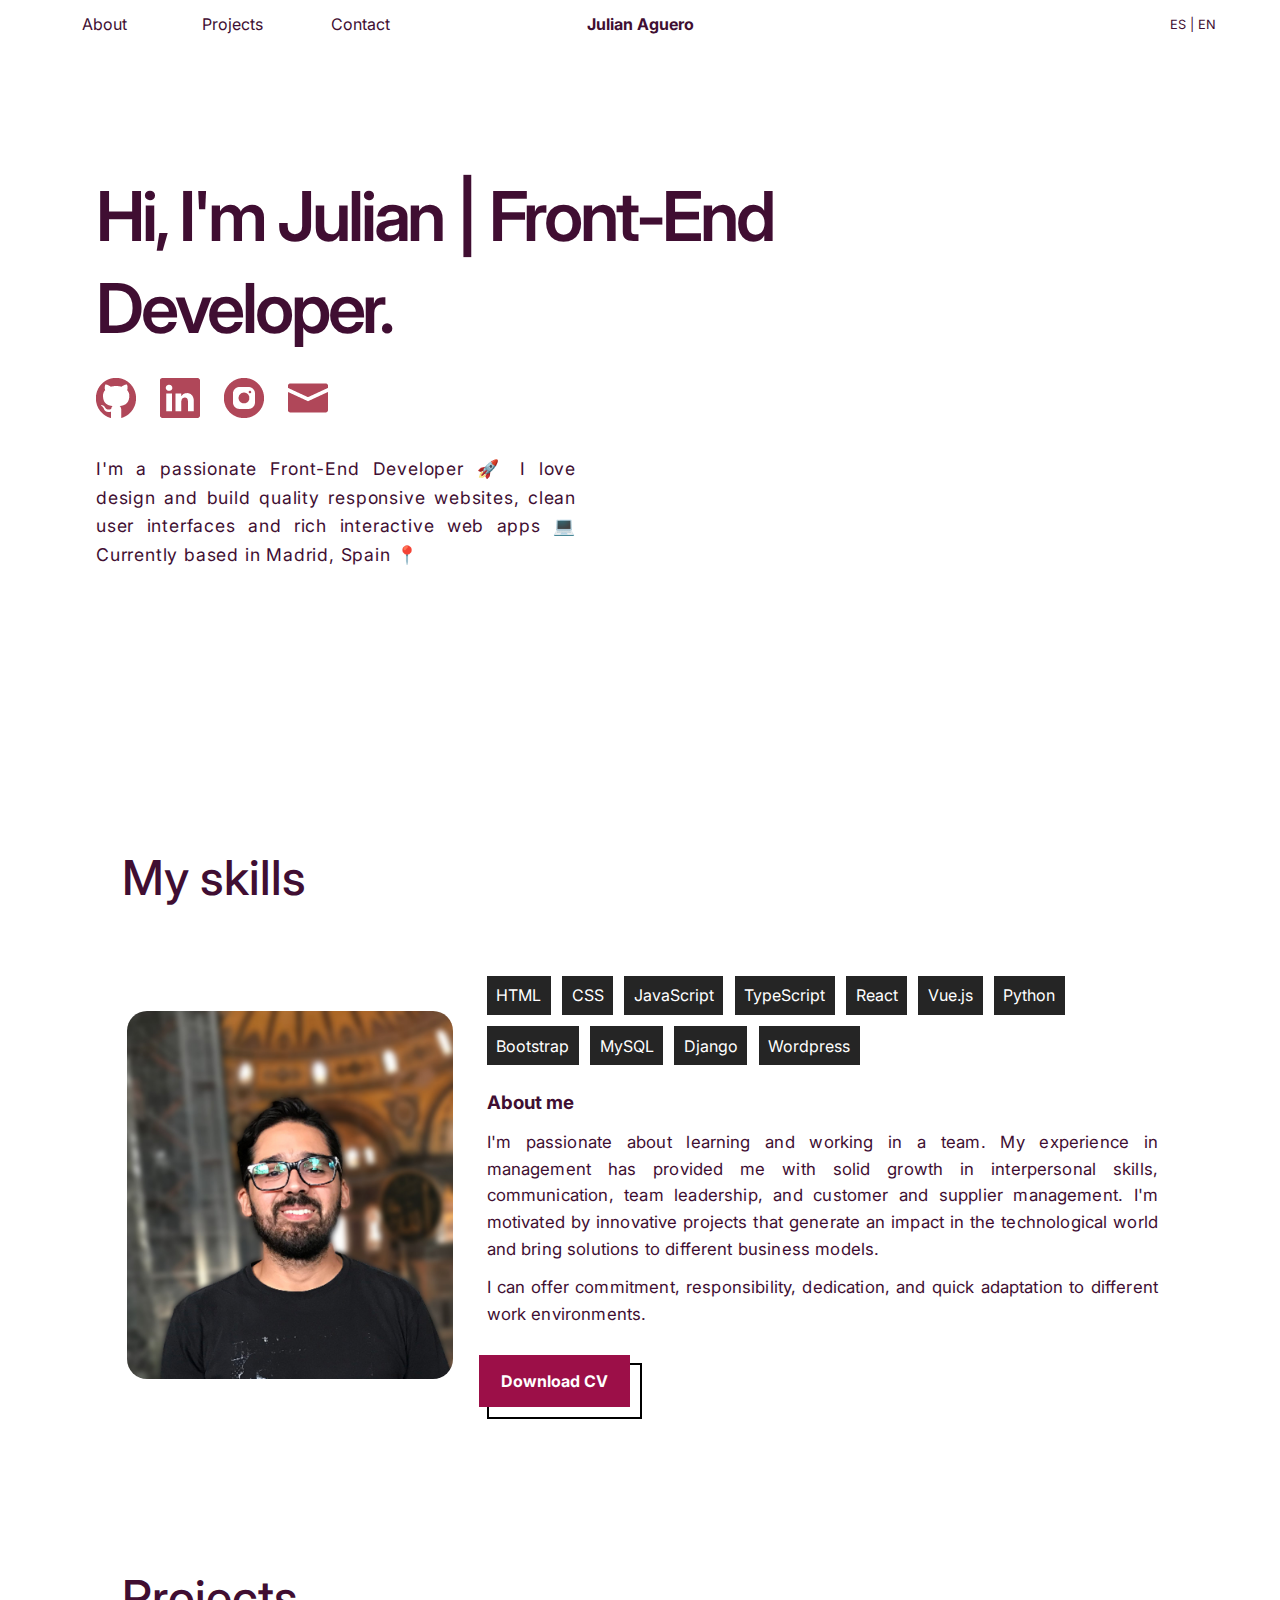
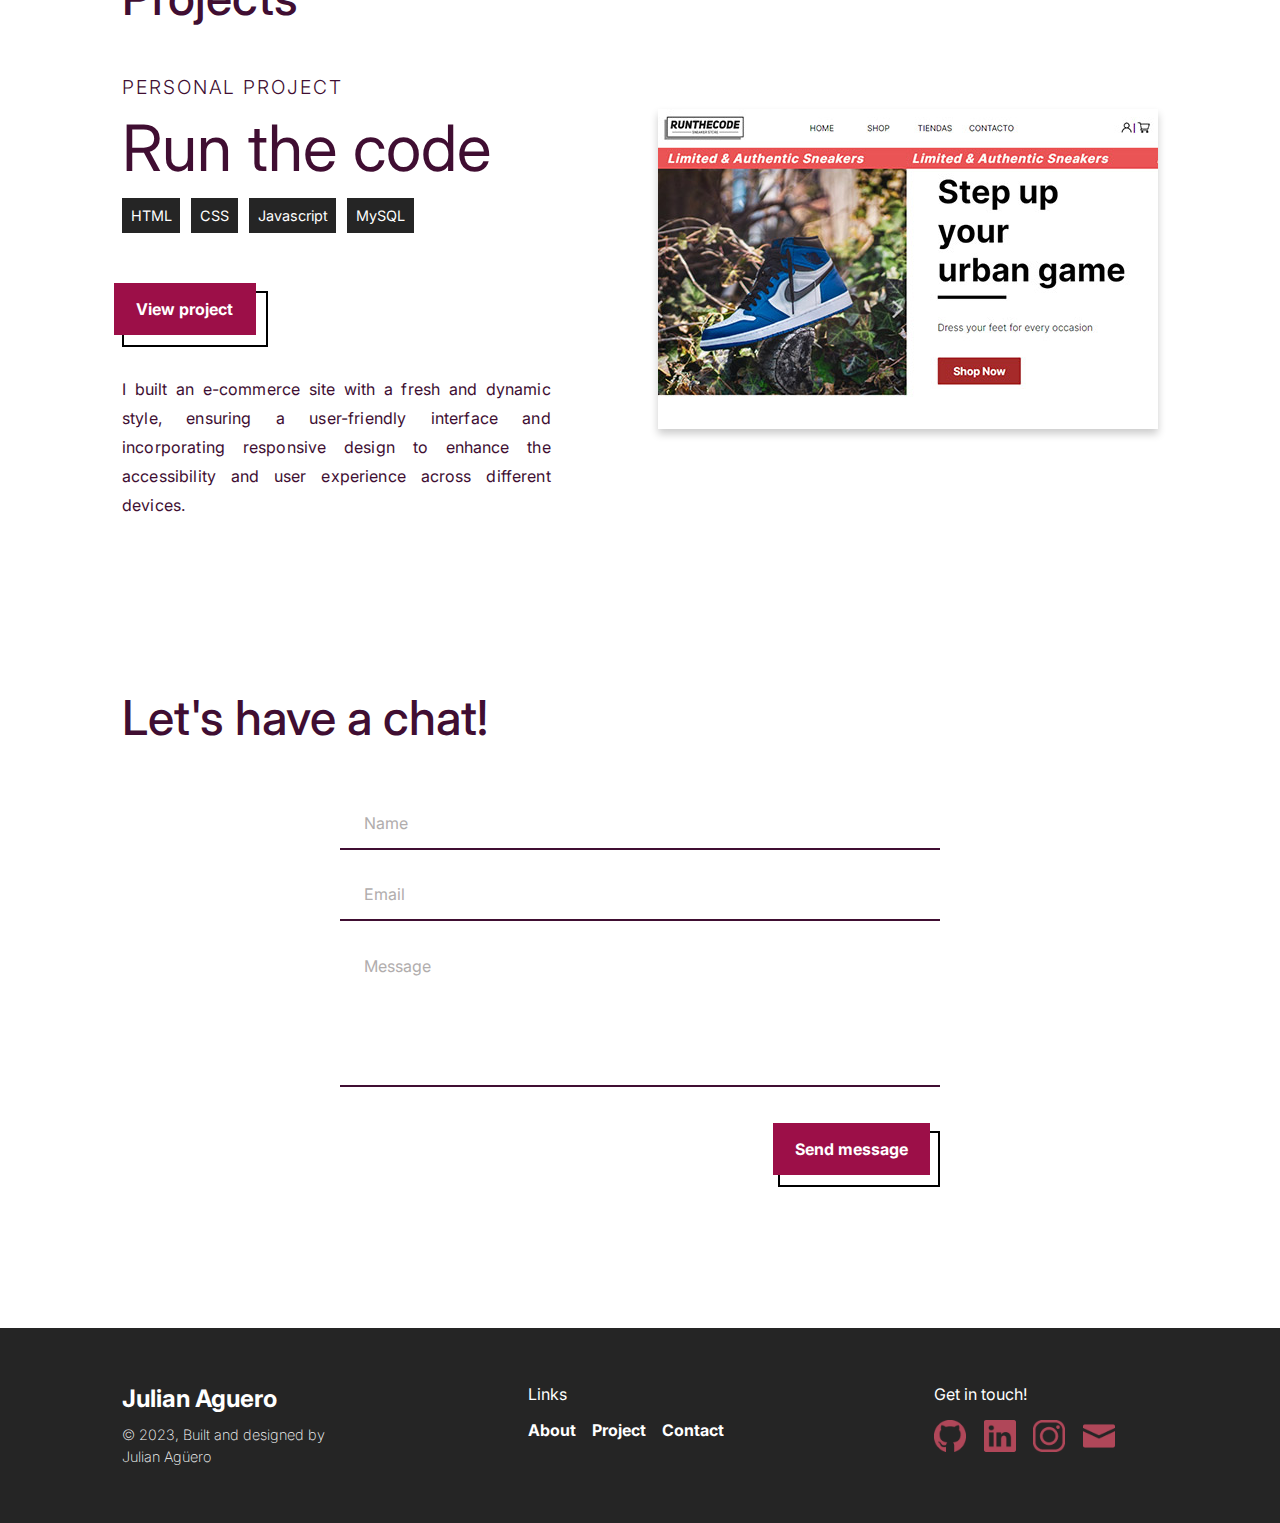
==== index-v.html @ 81d663fb "color palette change, small fixes" ====
<!DOCTYPE html>
<html lang="en">
<head>
    <meta charset="UTF-8">
    <meta http-equiv="X-UA-Compatible" content="IE=edge">
    <meta name="viewport" content="width=device-width, initial-scale=1.0">
    <link rel="preconnect" href="https://fonts.gstatic.com" crossorigin>
    <link href="https://fonts.googleapis.com/css2?family=Inter:wght@100;300;400;700;800;900&display=swap" rel="stylesheet">
    <link rel="stylesheet" href="css/style-1.css">
    <link rel="stylesheet" href="https://cdnjs.cloudflare.com/ajax/libs/font-awesome/6.4.0/css/all.min.css" integrity="sha512-iecdLmaskl7CVkqkXNQ/ZH/XLlvWZOJyj7Yy7tcenmpD1ypASozpmT/E0iPtmFIB46ZmdtAc9eNBvH0H/ZpiBw==" crossorigin="anonymous" referrerpolicy="no-referrer" />
    <title>Julian Aguero | Web Developer</title>
</head>
<body>
    <div class="website--container">
        <header class="header--container">
            <div class="logo--container"><h1><a href="#">Julian Aguero</a></h1></div>
            <div class="nav-lang--container">
                <div class="nav--container">
                    <ul class="nav--list">
                        <li class="nav--item"><a href="#about" class="link nav--link">About</a></li>
                        <li class="nav--item"><a href="#projects" class="link nav--link">Projects</a></li>
                        <li class="nav--item"><a href="#contact" class="link nav--link">Contact</a></li>
                    </ul>

                </div>
                <div class="lang-switcher--container" data-hover="Not ready yet &#128546;">
                    <span class="lang-switcher--btn-es lang-switcher--btn-es_active">ES</span>
                    <span class="lang-switcher--bar">|</span>
                    <span class="lang-switcher--btn-en lang-switcher--btn-en_active">EN</span>
                </div>
            </div>
            <div class="hamburger--container">
                <button class="hamburger--menu">
                    <span class="hamburger--bar"></span>
                </button>
                <nav class="mobile--nav">
                    <ul class="mobile--nav--list">
                        <li class="mobile--nav--item"><a href="#" class="mobile--nav--link">Home</a></li>
                        <li class="mobile--nav--item"><a href="#about" class="mobile--nav--link">About</a></li>
                        <li class="mobile--nav--item"><a href="#projects" class="mobile--nav--link">Projects</a></li>
                        <li class="mobile--nav--item"><a href="#contact" class="mobile--nav--link">Contact</a></li>
                    </ul>            
                </nav>
            </div>
        </header>
        <main class="main--container">
            <section class="main--section">
                <div class="main--section--container">
                    <h2 class="intro-text">Hi, I'm Julian | <span class="intro-text-2">Front-End</span> <span class="intro-text-3">Developer.</span></h2>
                    <ul class="social--list">
                        <li class="social--item"><a href="https://github.com/Julianaguero" class="link social--link" target="_blank"><img src="img/github.png" alt="Github" class="img social--img"></a></li>
                        <li class="social--item"><a href="https://www.linkedin.com/in/julianaguero/" class="link social--link" target="_blank"><img src="img/linkedin.png" alt="Linkedin" class="img social--img"></a></li>
                        <li class="social--item"><a href="https://www.instagram.com/j10928/" class="link social--link" target="_blank"><img src="img/instagram2.png" alt="Instagram" class="img social--img"></a></li>
                        <li class="social--item"><a href="#contact" class="link social--link"><img src="img/mail.png" alt="Contact me" class="img social--img"></a></li>
                    </ul>
                    <p class="intro-p">I'm a passionate Front-End Developer 🚀 I love design and build quality responsive websites, clean user interfaces and rich interactive web apps 💻 Currently based in Madrid, Spain 📍 </p>
                </div>
            </section>
            <section class="all-section about--section" id="about">
                <div class="about--container">
                    <h2 class="section--title about-title">My skills</h2>
                    <div class="bio--container">
                        <div class="bio--img--container">
                            <img src="img/img_pers_back.jpg" alt="Julian Aguero" class="img bio--img">
                        </div>
                        <div class="skills--container">
                            <ul class="skills--list">
                                <li class="skills--item">HTML</li>
                                <li class="skills--item">CSS</li>
                                <li class="skills--item">JavaScript</li>
                                <li class="skills--item">TypeScript</li>
                                <li class="skills--item">React</li>
                                <li class="skills--item">Vue.js</li>
                                <li class="skills--item">Python</li>
                                <li class="skills--item">Bootstrap</li>
                                <li class="skills--item">MySQL</li>
                                <li class="skills--item">Django</li>
                                <li class="skills--item">Wordpress</li>
                            </ul>
                        </div>
                        <div class="about-text--container">
                            <h3 class="hl-text">About me</h3>
                            <p class="about--p">I'm passionate about learning and working in a team. My experience in management has provided me with solid growth in interpersonal skills, communication, team leadership, and customer and supplier management. I'm motivated by innovative projects that generate an impact in the technological world and bring solutions to different business models.</p>
                            <p class="about--p">I can offer commitment, responsibility, dedication, and quick adaptation to different work environments.</p>
                        </div>
                        <div class="cv--container">
                            <a href="files/CV_Julian_Aguero_Front-end_dev.pdf" target="_blank" class="link btn cv--link">Download CV</a>        
                            <a href="files/CV_Julian_Aguero_Front-end_dev.pdf" target="_blank" class="btn-b">Download CV</a>
                        </div>
                    </div>
                </div>
            </section>
            <section class="all-section projects--section" id="projects">
                <div class="project--container">
                    <h2 class="section--title project-title">Projects</h2>
                    <div class="individual--project--container">
                            <h4 class="tech--description">PERSONAL PROJECT</h4>
                            <h2 class="project--title">Run the code</h2>
                            <ul class="skills--list project--list">
                                <li class="skills--item project--skills--item">HTML</li>
                                <li class="skills--item project--skills--item">CSS</li>
                                <li class="skills--item project--skills--item">Javascript</li>
                                <li class="skills--item project--skills--item">MySQL</li>
                            </ul>
                            <div class="project--link--container">
                                <a href="project-1.html" class="link btn project--link link-a">View project</a>
                                <a href="project-1.html" class="link btn-b project--link link-b">View project</a>
                            </div>
                            <p class="project--info">I built  an e-commerce site with a fresh and dynamic style, ensuring a user-friendly interface and incorporating responsive design to enhance the accessibility and user experience across different devices.</p>
                            <div class="img--project--container">
                                <img src="img/img_project_sneakers.jpg" alt="Sneaker Store Project" class="img project--img"></img>
                            </div>
                    </div>
                </div>
            </section>
            <section class="all-section contact--section" id="contact">
                <h2 class="section--title contact--title">Let's have a chat!</h2>
                <form class="contact--form" netlify>
                    <div class="input--wrap">
                        <input type="text" name="name" autocomplete="off" id="name" class="contact--input name--form" required>
                        <label for="name">Name</label>
                        <i class="icon fa-solid fa-address-card"></i>
                    </div>
                    <div class="input--wrap">
                        <input type="email" name="email" autocomplete="off" id="email" class="contact--input email--form" required>
                        <label for="email">Email</label>
                        <i class="icon fa-solid fa-envelope"></i>
                    </div>
                    <div class="input--wrap">
                        <textarea type="message" name="message" autocomplete="off" id="message"  class="contact--input message--form" required></textarea>
                        <label for="message">Message</label>
                        <i class="icon fa-solid fa-inbox"></i>
                    </div>
                    <div class="contact--button">
                        <input type="submit" value="Send message" Class="btn send--button">
                        <a href="" class="btn-b">Send message</a>
                    </div>
                </form>
            </section>
        </main>
        <footer class="footer--container">
            <div class="footer--section">
                <div class="footer--box info--footer--container">
                    <h2 class="footer--logo"><a href="#">Julian Aguero</a></h2>
                    <p class="copyright">© 2023, Built and designed by Julian Agüero</p>
                </div>
                <div class="footer--box footer--links--container">
                    <p   class="footer--box--title box--title-a">Links</p>
                    <div class="footer--nav--container">
                        <ul class="footer--list">
                            <li class="footer--links--item"><a href="index.html#about" class="link footer--links">About</a></li>
                            <li class="footer--links--item"><a href="index.html#projects" class="link footer--links">Project</a></li>
                            <li class="footer--links--item"><a href="index.html#contact" class="link footer--links">Contact</a></li>
                        </ul>
                    </div>
                </div>
                <div class="footer--box footer--social--container">
                    <p class="footer--box--title">Get in touch!</p>
                    <ul class="footer--social--list">
                        <li class="footer--social--item"><a href="https://github.com/Julianaguero" class="link footer--social--link" target="_blank"><img src="img/github.png" alt="Github" class="img footer--social--img"></a></li>
                        <li class="footer--social--item"><a href="https://www.linkedin.com/in/julianaguero/" class="link footer--social--link" target="_blank"><img src="img/linkedin.png" alt="Linkedin" class="img footer--social--img"></a></li>
                        <li class="footer--social--item"><a href="https://www.instagram.com/j10928/" class="link footer--social--link" target="_blank"><img src="img/instagram.png" alt="Instagram" class="img footer--social--img"></a></li>
                        <li class="footer--social--item"><a href="mailto:julianaguero@gmail.com" class="link footer--social--link"><img src="img/mail.png" alt="Contact me" class="img footer--social--img"></a></li>
                    </ul>
                </div>
            </div>
        </footer>
    </div>
<script src="/js/app.js"></script>
<script src="/js/scroll.js"></script>
</body>
</html>
---- css/style-1.css ----
:root {
    --main-font-color: #22232a;
    --main-font-color-light: #b1adad;
    --main-font-link: #46413b;
    --main-background-color: #fff;
    /* --main-background-color: #e8e6de; */ /* OPCION ANTES DE RECO */
    /* --main-background-color: #F1EFDC; */ /* COLOR ORIGINAL */
    --form-color: rgba(237, 232, 176, 0.3);
    --form-color-hover: rgb(216, 215, 197);
    --form-input: #979090;
    --alt-font-color: #400E32;
    --alt-background-color: #252525;
    --alt-white-color: #fff;
    --icons-color: #9C0F48;
    --icons-color-hover: rgb(131, 27, 69);
    --text-underline: #ca5885;
}

*{
    margin: 0;
    padding: 0;
    box-sizing: border-box;
    font-family: 'Inter', sans-serif;
    list-style: none;
    text-decoration: none;
}

html {
    scroll-behavior: smooth;
}

a {
    color: var(--main-background-color);
}

body {
    position: relative; 
}

/* HEADER SECTION */

.header--container {
    background-color: var(--main-background-color);
    height: 100%;
    color: var(--alt-font-color);
    position: sticky;
    top: 0;
    z-index: 1000;
}

.hamburger--container {
    display:none
}

.logo--container {
    display: flex;
    position: absolute;
    width: 15%;
    margin: 0 auto;;
    height: 3rem;
    top: 0;
    left: 50%;
    transform: translateX(-50%);
    justify-content: center;
    font-size: 0.5rem;
    align-items: center;
}

.logo--container a {
    color: var(--alt-font-color);
    
}

.nav-lang--container {
    display: flex;
    justify-content: space-between;
    align-items: center;
    width: 90%;
    height: 50%;
    margin: 0 auto;;
    height: 3rem;
}

.nav--list {
    display: flex;
    justify-content: space-between;
    gap: 3rem;

}
.nav--item {
    width: 5rem;
    text-align: center;
    height: auto;
    transition: all 150ms ease-in-out;
}
.nav--link {
    color: var(--alt-font-color);
}

.nav--item:hover{
    transform: scale(1.2);
    font-weight: 600;

}

.nav--item:hover .nav--link {
    color: var(--icons-color);
}


.lang-switcher--container {
    position: relative;
    font-size: 0.8rem;
}

.lang-switcher--container::after {
    content: attr(data-hover);
    position: absolute;
    bottom: -0.5rem;
    width: 7rem;
    text-align: center;
    left: -90%;
    padding: 0.5rem;
    color: var(--alt-white-color);
    background-color: var(--icons-color);
    border-radius: 15px;
    box-shadow: 0.05em 0.15em 0.4em 0.1em rgba(0, 0, 0, 0.3);
    opacity: 0;
    transition: all 350ms ease-in-out;
}

.lang-switcher--container:hover::after {
    opacity: 1;
}

/*  MAIN SECTION */
.main--container {
    color: var(--alt-font-color);
}

.main--section {
    background-color: var(--main-background-color);
    height: 45rem;
    width: 100%;
}

.main--section--container {
    width: 85%;
    margin: 0 auto;
    display: flex;
    flex-direction: column;
    height: 90%;
    justify-content: center;
    
}

.intro-text {
    font-size: 4.3rem;
    font-weight: 600 ;
    letter-spacing: -0.2rem;
    margin-bottom: 1.5rem;
}

.intro-text-2 {
    position: relative;
    display: inline-block;
    z-index: 1;
}


.intro-text-3 {
    position: relative;;
    display: block;
    margin: 0.5rem 0 0 0;
    z-index: 1;
   
}

.intro-text-3::after, .intro-text-2::after{
    content: '';
    position: absolute;
    width: 0;
    height: 1.5rem;
    transform: scaleX(0);
    transform-origin: left;
    background-color: var(--text-underline);
    z-index: -1;
}

.intro-text-2::after {
    left: 0;
    bottom: 0.4rem;
    width: 107%;
    transition: all 250ms 200ms ease-in-out;  
}

.intro-text-3::after {
    left: 0;
    width: 22rem;
    bottom: 0.4rem;
    transition: all 250ms ease-in-out;
}

.intro-text:hover .intro-text-2::after {
    transform: scaleX(1);
    transition-delay: 0ms;
}

.intro-text:hover .intro-text-3::after {
    transform: scaleX(1);
    transition-delay: 200ms; 
}

.social--list {
    display: flex;
    gap: 1.5em;
    align-items: center;
    height: 3rem;
    margin-bottom: 3%;
}

.social--item {
    height: 2.5rem;
    transition: all 250ms ease-in-out;
}

.social--item:hover, .footer--social--item:hover, .footer--links--item:hover {
    transform: scale(115%);
    filter: brightness(120%);
}

.social--img {
    height: 100%;
}

.intro-p {
    /* border:1px solid brown; */
    font-size: 1.1rem;
    line-height: 1.8rem;
    text-align: justify;
    letter-spacing: 0.05rem;
    max-width: 30rem;
}

/* ALL SECTION */

.all-section {
    height: 45rem;
    width: 100%;
    max-width: 1100px;
    margin: auto;
    padding: 5rem 2rem;
}

/* ===  ABOUT SECTION ==== */

.section--title {
    display: inline-block;
    position: relative;
    font-size: 3rem;
    font-weight: 500;
    margin-bottom: 1em;
}

.section--title::after {
    content: '';
    position: absolute;
    bottom: 0;
    left: 2rem;
    width: 0;
    height: 1rem;
    background-color:var(--text-underline);
    transition: all 350ms ease-in-out;
    z-index: -1;
}

.on-scroll::after {
    width: 90%;
}
    
.bio--container {
    display: grid;
    grid-template-columns: 1fr 2fr;
    grid-template-rows: 1fr 1.7fr 0.6fr;
    gap: 1rem 1.8em;
    height: 30rem;
}

.bio--img--container {
    grid-area: 1 /  1 / 4 / 2;
    display: grid;
    place-content: center;
    height: 100%;
    width: 100%;
}

.bio--img {
    width: 100%;
    height: 23em;
    border-radius: 20px;
    object-fit: cover;
}

.skills--container {
    grid-area: 1/ 2 / 2 / 3;
    height: 100%;
    margin: 1.3rem 0.5em 0 0;
    
}

.skills--list {
    display: flex;
    align-items: start;
    flex-wrap: wrap;
    gap: 0.7em;
}

.skills--item {
    color: var(--alt-white-color);
    background-color: var(--alt-background-color);
    padding: 0.6em 0.6em;
}

.about-text--container {
    height: 100%;
    margin-bottom: 0.5rem;
}

.hl-text {
    margin-bottom: 0.8em;
}

.about--p {
    font-size: 1.05rem;
    letter-spacing: 0.01rem;
    text-align: justify;
    line-height: 1.6em;
    margin-bottom: 0.7rem;
}

.cv--container {
    position: relative;
    height: 100%;
}
/* ====== BUTTONS ====*/ 

.btn, .btn-b {
    -webkit-appearance: none;
    border-radius: 0;
    display:  inline-block;
    font-size: 1rem;
    padding: 1em 1.4em;
    font-weight: bold;
    text-align: center;
}

.btn {
    position: absolute;
    top: -0.5rem;
    left: -0.5rem;
    color: var(--alt-white-color);
    background-color: var(--icons-color); 
    transition: all 200ms;
}

.btn:hover {
    top: 0.1rem;
    left: 0.1rem;
    background-color: var(--icons-color-hover);
}


.btn-b {
    position: relative;
    color: transparent;
    background-color: transparent;
    border: 2px solid black;
    z-index: -1;
}


/* ==== PROJECTS ==== */
.individual--project--container {
    display: grid;
    grid-template-areas:    "top top"
                            "title image"
                            "skills image"
                            "button image"
                            "text image";
    grid-template-columns: 2.5fr 1.5fr;
}

.tech--description {
    grid-area: top;
    font-weight: 300;
    font-size: 1.2em;
    letter-spacing: 0.1em;
    margin-bottom: 0.5em;   
}

.project--title {
    grid-area: title;
    font-size: 4em;
    font-weight: 400;
    margin-bottom: 0.2em;
}

.project--list {
    grid-area: skills;
    margin-bottom: 2em;
}

.project--skills--item {
    font-size: 0.9em;
    margin-bottom: 1.8em;
}

.project--link--container {
    position: relative;
    grid-area: button;
    margin-bottom: 1.8em;
}

.project--info {
    grid-area: text;
    max-width: 80%;
    line-height: 1.8rem;
    letter-spacing: 0.01rem;
    text-align: justify;
    margin-bottom: 4rem;
}

.img--project--container {
    grid-area: image;
    width: 100%;
    height: 100%;
}

.project--img {
    display: block;
    max-height: 75%;
    object-fit: cover;
    box-shadow: 0 0.30em 0.5em 0 rgba(0, 0, 0, 0.2);
    transition: all 250ms ease-in-out;
    /* OPCION ANTES DE RECO */  /* box-shadow: 0 0.25em 1.5em 0 rgba(0, 0, 0, 0.2), 0 1.5em 1.9em 0 rgba(0, 0, 0, 0.19); */
    /* OPCION ANTES DE RECO */  /* border-radius: 20px; */          
}

/* .project--img:hover {        /* OPCION ANTES DE RECO */
/*    transform: scale(1.02);
} */

/* ====== CONTACT SECTION ======*/

.contact--form {
    display: grid;
    row-gap: 1rem;
    width: 60%;
    max-width: 600px;
    margin: 0 auto;
}

.input--wrap {
    position: relative;
}

.contact--input {
    width: 100%;
    background-color: var(--main-background-color);
    padding: 1.5rem 1.35rem calc(0.75rem - 2px) 1.35rem;
    border: none;
    outline: none;
    font-weight: 600;
    color: var(--main-font-color);
    font-size: 0.95rem;
    border-bottom: 2px solid var(--alt-font-color);
    /* border-radius: 20px; */              /* OPCION ANTES DE RECO */
    /* border: 3px solid transparent; */  /* OPCION ANTES DE RECO */
    /* box-shadow: 0.1em 0.25em 0.5em 0 rgba(0, 0, 0, 0.2); */  /* OPCION ANTES DE RECO */
    transition: all 0.3s;
}

.contact--input:hover {
    background-color: var(--);
}

.input--wrap label {
    position: absolute;
    top: 50%;
    left: calc(1.35rem + 2px);
    transform: translateY(-50%);
    color: var(--main-font-color-light);
    pointer-events: none;
    transition: 0.25s;

}

.input--wrap .icon {
    position: absolute;
    top: 50%;
    right: calc(1.35rem + 2px);
    transform: translateY(-50%);
    color: var(--main-font-color-light);
    transition: 0.3s;
}

.message--form {
    resize: none;
    width: 100%;
    min-height: 150px;
}

.message--form ~ label,.message--form ~ .icon {
    top: 1.2rem;
    transform: none;
}

.input--wrap.focus  .contact--input {
    background-color: var(--alt-white-color);
    border: 3px solid var(--main-background-color);
    box-shadow: 0 0 0.2em 2px var(--form-color-hover);
}

.input--wrap.focus label, .input--wrap.focus .icon {
    color: var(--form-input)
}

.input--wrap.not-empty label {
    font-size: 0.66rem;
    top: 0.75rem;
    transform: translateY(0);
}

.contact--button {
    position: relative;
    display: flex;
    justify-content: end;
    margin: 1.5em 0;
}

.send--button {  
    left: initial;
    right: 0.6rem;
    border: none;
    outline: none;
    cursor: pointer;
}

.send--button:hover {
    top: 0.1rem;
    left: initial;
    right: 0.1rem;
}

/* ======= FOOTER ====== */
.footer--container {
    color: var(--main-background-color);
    background-color: var(--alt-background-color);
}

.footer--section {
    display: flex;
    justify-content: space-between;
    flex-wrap: wrap;
    padding: 1.5rem 2rem;
    margin: auto;
    max-width: 1100px;
}

.footer--box {
    width: 14em;
    max-width: 14em;
    padding: 2em 0;
}

.footer--logo{
    margin-bottom: 0.7rem;
}

.copyright {
    font-size: 0.9em;
    font-weight: 200;
    line-height: 1.5em;
}

.footer--box--title {
    margin-bottom: 1rem;
}

.footer--list {
    display: flex;
    flex-wrap: wrap;
    gap: 1em;
    font-weight: bold;
}

.footer--links--item {
    transition: all 250ms ease-in-out;
}

.footer--social--container {
    height: 100%;
}

.footer--social--list {
    display: flex;
    gap: 1.1em;
    align-items: center;
}
.footer--social--item {
    width: 2em;
    transition: all 250ms ease-in-out;
}

.footer--social--img {
    max-width: 100%;
}




/* ===== MEDIAQUERYS ====== */
@media (max-width: 1040px) {
    .all-section{
       height: 100%;
    }

    .individual--project--container {
        display: flex;
        flex-flow: column;
        justify-content: space-between;  
        height: 100%; 
    }

    .project--info {
        max-width: 90%;
    }

    .project--img {
        margin: auto;
        overflow: clip;
        max-width: 100%;
        object-fit: cover;
    }

    .footer--section {
        max-width: 100%;
    }
}

@media (min-width: 768px) and (max-width: 860px) {
    .nav--list {
        gap: 1.5em;
    }

    .intro-text-2, .intro-text-3 {
        white-space: nowrap;
        display: inline-block;
    }
}

@media (max-width: 768px) {
    
    .header--container {
        display: flex;
        position: sticky;
        justify-content: right;
        align-items: center;
        top: -0.1rem;
        width: 100%;
        padding: 0 1rem;
        height: 4rem;
    }
    
    .logo--container {
        display: flex;
        justify-content: center;
        margin: 0 ;
        height: 100%;
        width: 40%;
    }
    
    .hamburger--container {
        display: inline;
    }

    .hamburger--menu {
        position: relative;
        display: block;
        width: 35px;
        cursor: pointer; 
        border: none;
        outline: none;
        background: transparent;
        z-index: 9999;
    }

    .hamburger--bar, .hamburger--menu::after, .hamburger--menu::before {
        content: '';
        display: block;
        width: 100%;
        height: 4px;
        background-color: var(--alt-font-color);
        border-radius: 3px;
        transition: 0.4s ease-in;
    }

    .hamburger--bar {
        margin: 5px 0px;
    }

    .hamburger--menu.is-active::before {
        transform: rotate(45deg) translate(6.5px, 6.5px);
        background-color: var(--alt-white-color);
    }
    
    .hamburger--menu.is-active .hamburger--bar {
        opacity: 0;
    }
    
    .hamburger--menu.is-active::after {
        transform: rotate(-45deg) translate(6.5px, -6.5px);
        background-color: var(--alt-white-color);
    }

    .mobile--nav {
        position: fixed;
        inset: 0 0 0 100%;
        min-height: 100vh;
        display: block;
        background: hsla(60, 4%, 28%, 0.944);
        padding-top: 6rem;
        transition: 0.4s ease-in-out;
    }

    @supports (backdrop-filter: blur(1.1rem)) {
        .mobile--nav {
            background: hsla(60, 10%, 56%, 0.7);
            backdrop-filter: blur(1.1rem);
        }
    }

    .mobile--nav.is-active {
        inset: 0 0 0 20%;
    }

    .mobile--nav--item {
        text-align: left;
        font-size: 2rem;
    }

    .mobile--nav--link {
        display: inline-block;
        width: 60%;
        padding: 1rem 3rem;
        color: var(--alt-white-color);
        transition: 0.3s;
    }

    .mobile--nav--link:active {
        color: var(--main-background-color);
    }

    .nav-lang--container {
        display: none;
    }

    .bio--container {
        display: flex;
        flex-flow: column;
        justify-content: space-between;
        height: 100%; 
    }
    .project--info {
        max-width: 100%;
    }

    .contact--form {
        width: 100%;
    }
}

@media (max-width: 460px) {
    .intro-text {
        font-size: 2.5rem;
        letter-spacing: 0.01em;
        margin: 0 0 1.8rem 0 ;
    }
    
    .intro-text-2, .intro-text-3 {
        display: inline-block;
        font-size: 2.1rem;
    }

    .intro-text-3::after, .intro-text-2::after {
        bottom: 0.160rem;
        height: 0.7rem;
    }

    .intro-text-3::after {
        width: 12rem;
    }
    
    .social--list {
        margin-bottom: 6%;
    }

    .social--item {
        height: 2rem;
    }

    .intro-p {
        font-size: 0.9rem;
        text-align: justify;
    }

    .contact--title::after {
        bottom: calc(100% / 2);
    }
    
    .contact--title.on-scroll::after {
        width: calc(90% - 10%);
    }

    .contact--title::before {
        content: '';
        position: absolute;
        bottom: 0;
        left: 0rem;
        width: 0;
        height: 1rem;
        background-color:#ca5885;
        transition: all 350ms 250ms ease-in-out;
        z-index: -1;
    }

    .contact--title.on-scroll::before {
        width: 50%;
    }
}

/* ========= PROJECTS HTML ============= */
.project-detail--section {
    font-weight: 300;
    height: 100%;
}

.ind--project--title {
    font-size: 2.8rem;
    font-weight: 300;
    margin: 3.3rem 0 1.75rem;  
}

.readtime--wrapper {
    margin-bottom: 0.75rem;
}

.ind--project--p{
    font-size: 1.2rem;
    letter-spacing: 0.03rem;
    line-height: 2rem;
    margin-bottom: 1.75rem;
    text-align: justify;
}

.project-detail--box h3 {
    font-size: 1.5rem;
    font-weight: 900;
    margin: 1rem 0;
}

.project-detail--box li {
    margin-bottom: 0.75rem;
}

.project-detail--box a {
    color: var(--icons-color);
    font-weight: bold;
}

.project-detail--box ul {
    margin-bottom: 1.78rem;
}

.ind--project--img {
    width: 100%;
    height: 100%;
    object-fit: cover;
    box-shadow: 0.05rem 0.10rem 0.2rem 0.1rem rgba(0, 0, 0, 0.3);
}

@media (min-width: 760px) {
    .project-detail--container {
        display: grid;
        grid-template-columns: repeat(4, 1fr);
        margin-bottom: 0.75rem;
    }
    .ind--img--container {
        width: 90%;
        margin: 0 auto;
    }
}
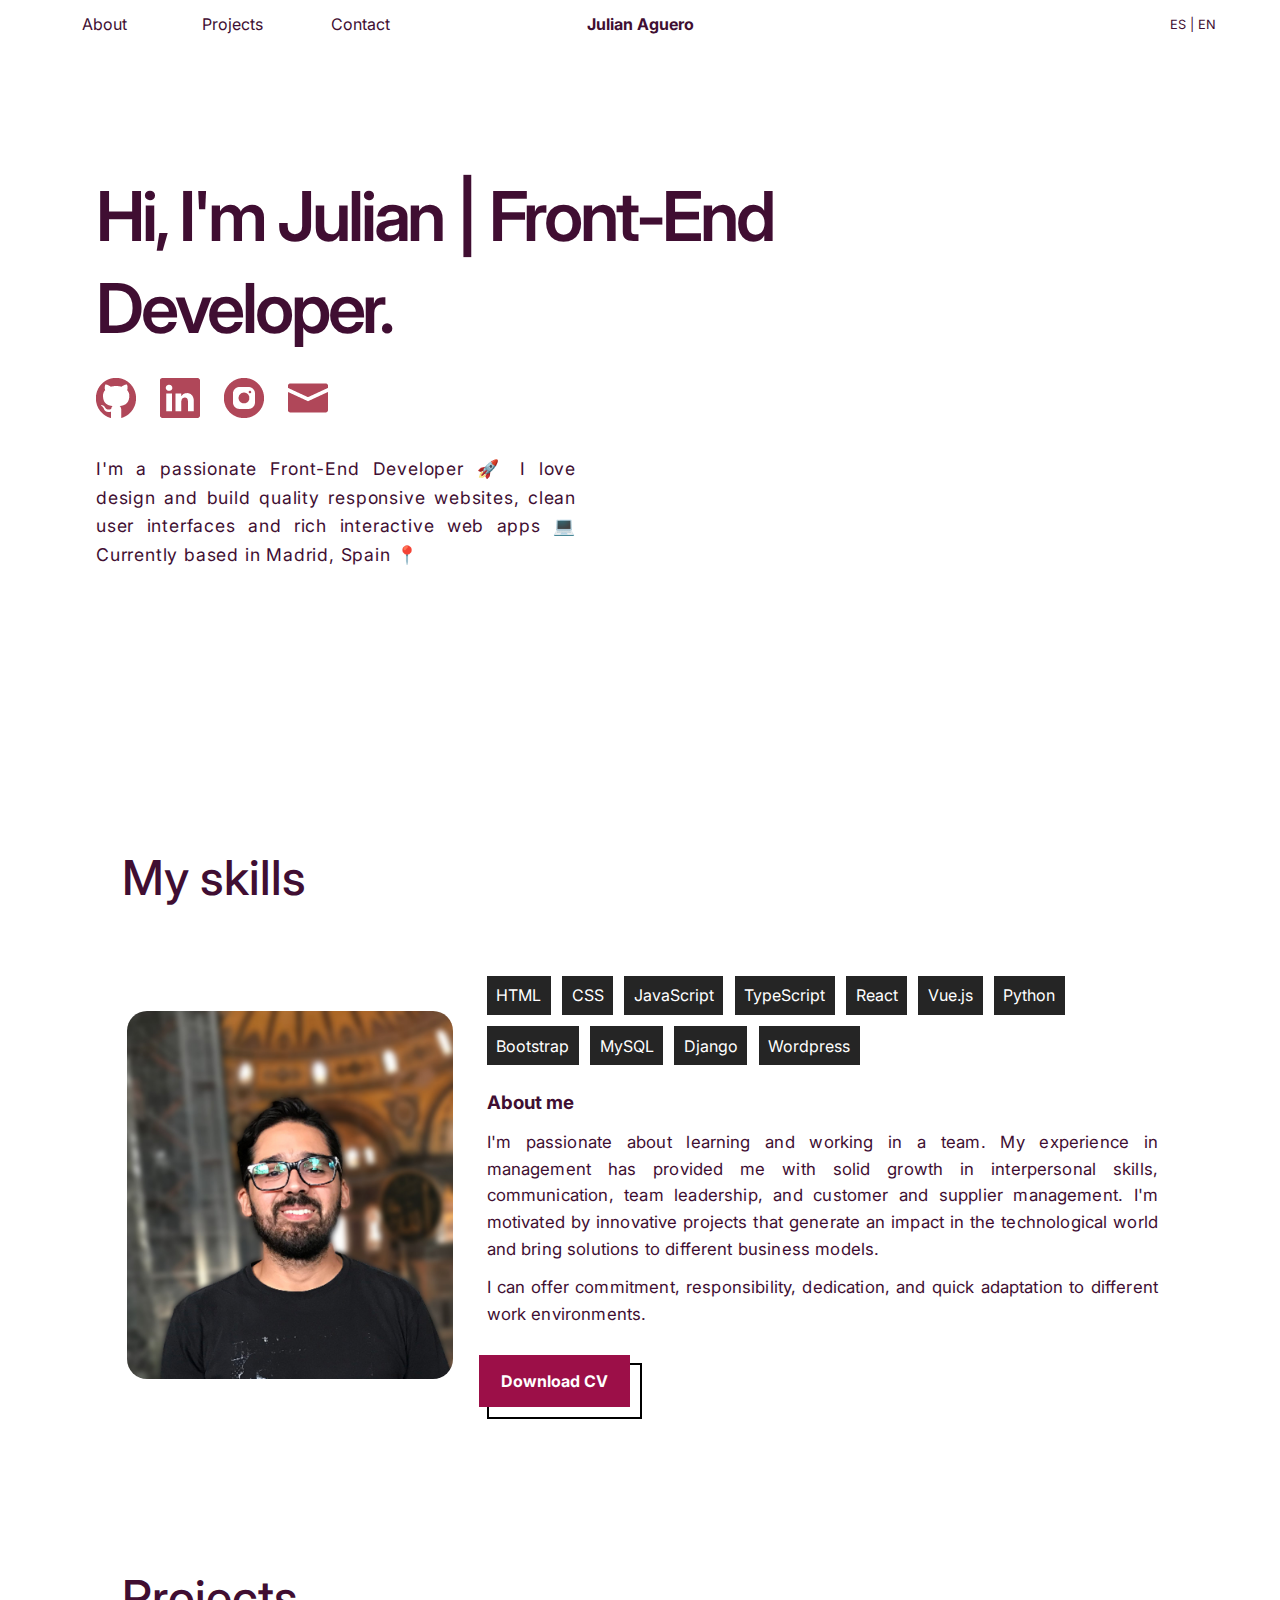
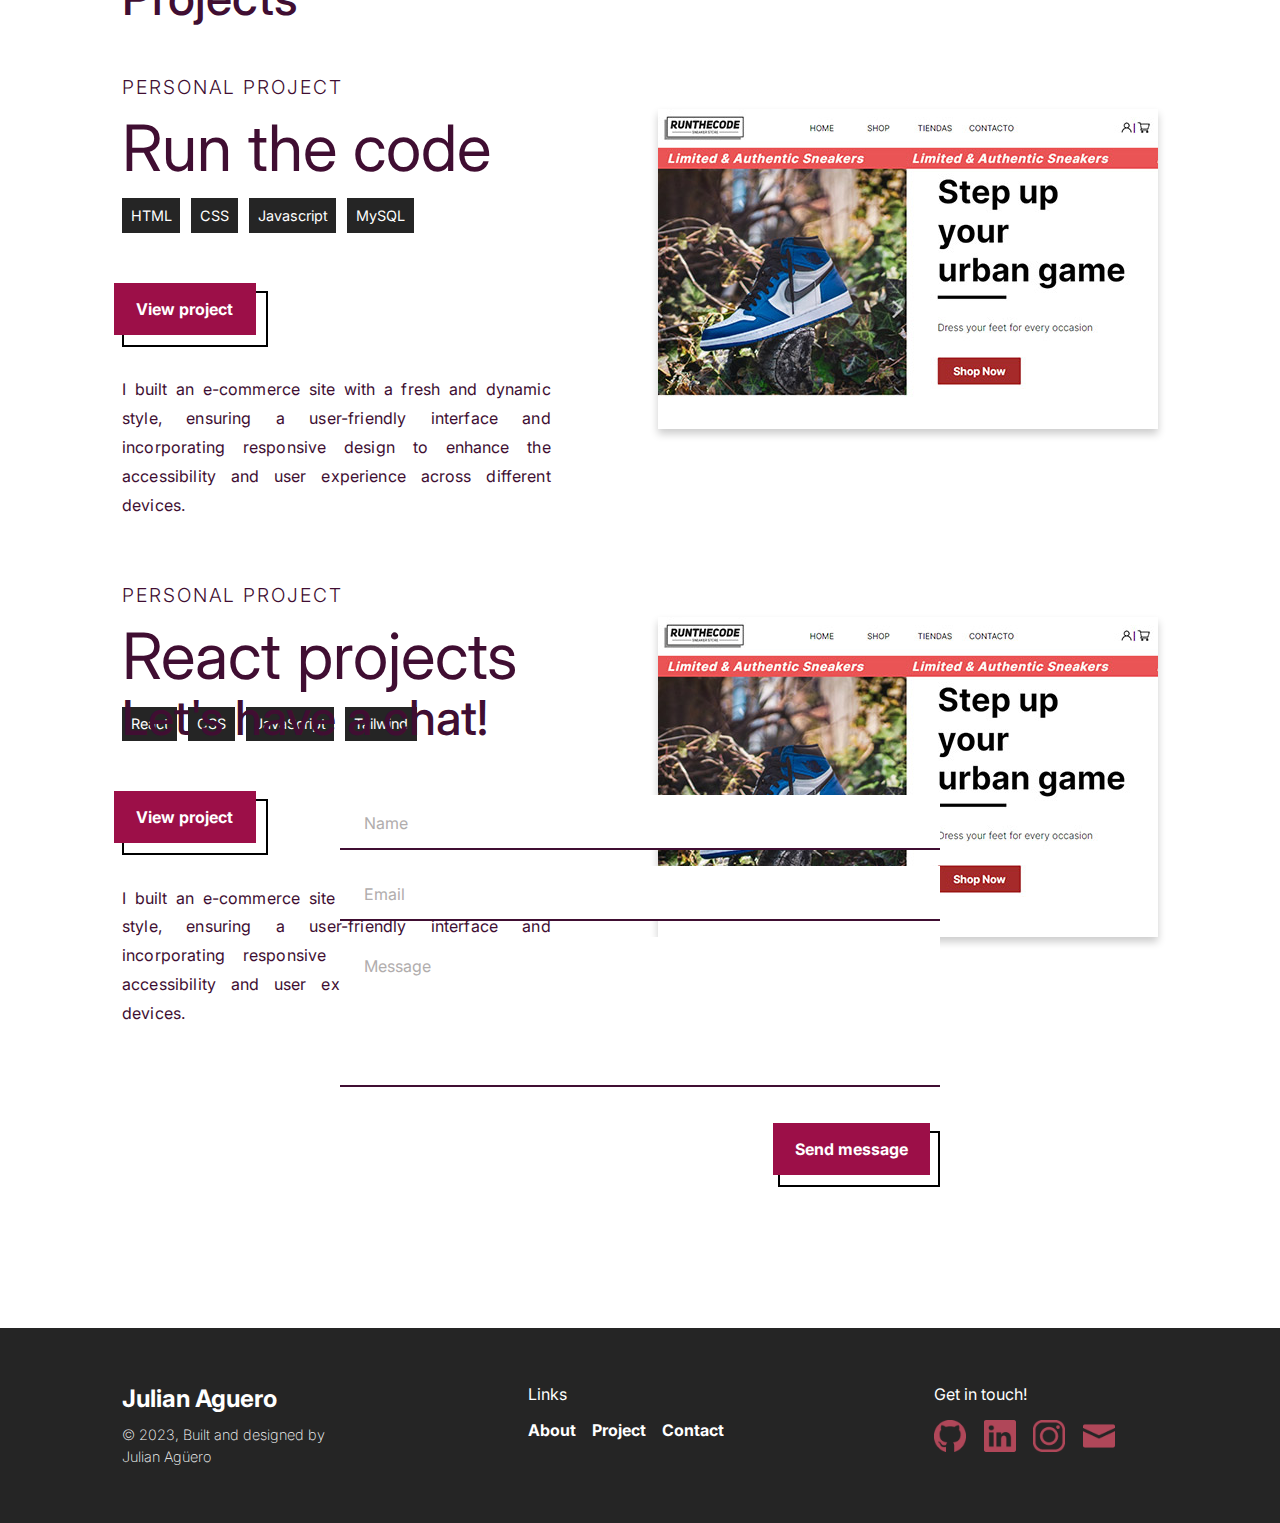
==== commit 78c11188: "Small fixed" ====
--- a/index-v.html
+++ b/index-v.html
@@ -111,6 +111,24 @@
                                 <img src="img/img_project_sneakers.jpg" alt="Sneaker Store Project" class="img project--img"></img>
                             </div>
                     </div>
+                    <div class="individual--project--container">
+                            <h4 class="tech--description">PERSONAL PROJECT</h4>
+                            <h2 class="project--title">React projects</h2>
+                            <ul class="skills--list project--list">
+                                <li class="skills--item project--skills--item">React</li>
+                                <li class="skills--item project--skills--item">CSS</li>
+                                <li class="skills--item project--skills--item">JavaScript</li>
+                                <li class="skills--item project--skills--item">Tailwind</li>
+                            </ul>
+                            <div class="project--link--container">
+                                <a href="project-1.html" class="link btn project--link link-a">View project</a>
+                                <a href="project-1.html" class="link btn-b project--link link-b">View project</a>
+                            </div>
+                            <p class="project--info">I built  an e-commerce site with a fresh and dynamic style, ensuring a user-friendly interface and incorporating responsive design to enhance the accessibility and user experience across different devices.</p>
+                            <div class="img--project--container">
+                                <img src="img/img_project_sneakers.jpg" alt="Sneaker Store Project" class="img project--img"></img>
+                            </div>
+                    </div>
                 </div>
             </section>
             <section class="all-section contact--section" id="contact">
